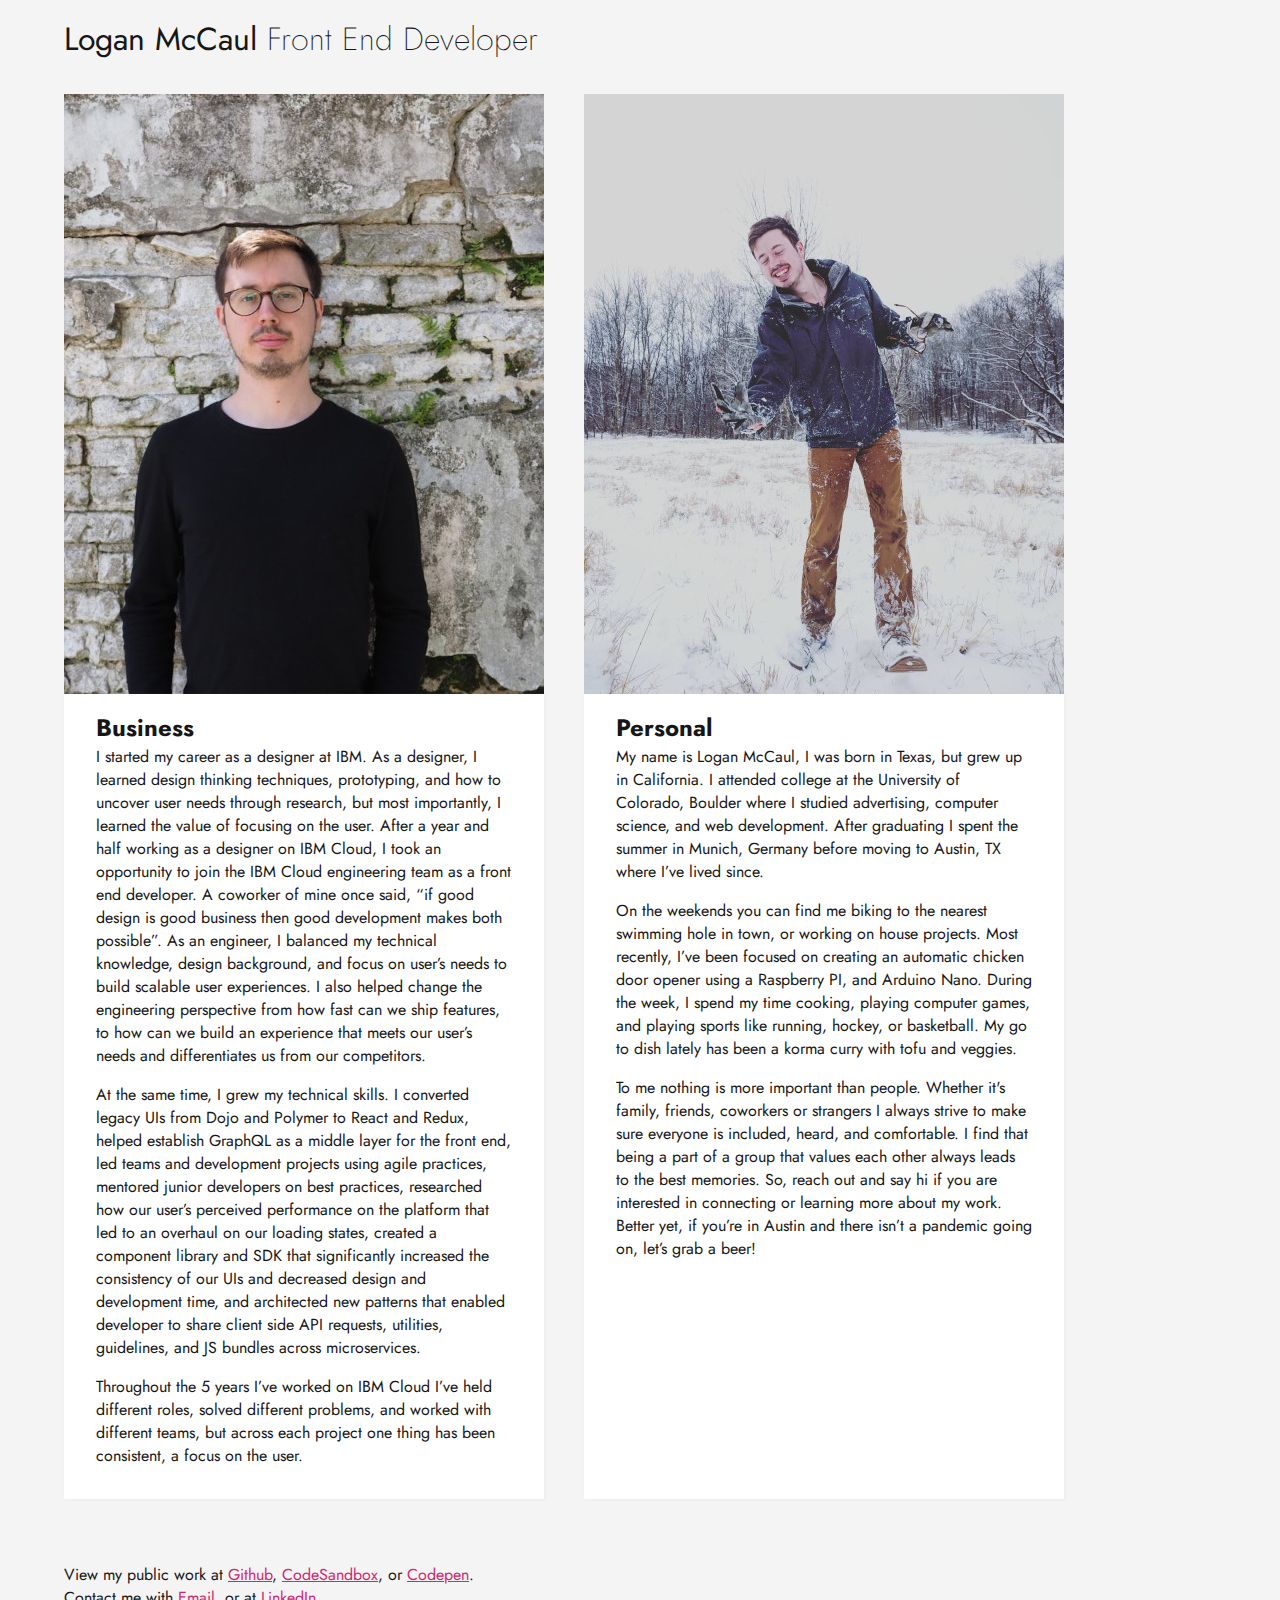
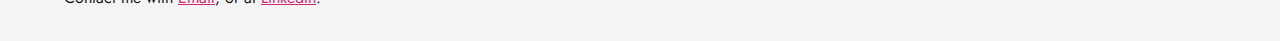
==== index.html @ a7cbb40e "fix: add line break" ====
<!Doctype html>
<html>
  <head>
    <meta name="viewport" content="width=device-width, initial-scale=1">
    <title>Logan McCaul</title>
    <link href="https://fonts.googleapis.com/css2?family=Jost:wght@200;300;400&display=swap" rel="stylesheet">
    <link href="styles.css" rel="stylesheet" />
  </head>
  <body class="dark-theme">
    <header>
      <h1 class="regular">Logan McCaul <span class="sub-header thin">Front End Developer</span></h1>
      <div class="toggle-theme"></div>
    </header>
    <div class="container">
    <div class="card">
      <img src="images/logan-business.jpg" alt="Logan McCaul looking very professional." />
      <div class="card__content">
        <h2>Business</h2>
        <p>I started my career as a designer at IBM. As a designer, I learned design thinking techniques, prototyping, and how to uncover user needs through research, but most importantly, I learned the value of focusing on the user. After a year and half working as a designer on IBM Cloud, I took an opportunity to join the IBM Cloud engineering team as a front end developer. A coworker of mine once said, “if good design is good business then good development makes both possible”. As an engineer, I balanced my technical knowledge, design background, and focus on user’s needs to build scalable user experiences. I also helped change the engineering perspective from how fast can we ship features, to how can we build an experience that meets our user’s needs and differentiates us from our competitors. </p>
        <p>At the same time, I grew my technical skills. I converted legacy UIs from Dojo and Polymer to React and Redux, helped establish GraphQL as a middle layer for the front end, led teams and development projects using agile practices, mentored junior developers on best practices, researched how our user’s perceived performance on the platform that led to an overhaul on our loading states, created a component library and SDK that significantly increased the consistency of our UIs and decreased design and development time, and architected new patterns that enabled developer to share client side API requests, utilities, guidelines, and JS bundles across microservices.</p>
        <p>Throughout the 5 years I’ve worked on IBM Cloud I’ve held different roles, solved different problems, and worked with different teams, but across each project one thing has been consistent, a focus on the user.</p>
      </div>
    </div>
    <div class="card">
      <img src="images/logan-personal.jpg" alt="Logan McCaul looking very lively." />
      <div class="card__content">
        <h2>Personal</h2>
        <p>My name is Logan McCaul, I was born in Texas, but grew up in California. I attended college at the University of Colorado, Boulder where I studied advertising, computer science, and web development. After graduating I spent the summer in Munich, Germany before moving to Austin, TX where I’ve lived since.</p>
        <p>On the weekends you can find me biking to the nearest swimming hole in town, or working on house projects. Most recently, I’ve been focused on creating an automatic chicken door opener using a Raspberry PI, and Arduino Nano. During the week, I spend my time cooking, playing computer games, and playing sports like running, hockey, or basketball. My go to dish lately has been a korma curry with tofu and veggies.</p>
        <p>To me nothing is more important than people. Whether it's family, friends, coworkers or strangers I always strive to make sure everyone is included, heard, and comfortable. I find that being a part of a group that values each other always leads to the best memories. So, reach out and say hi if you are interested in connecting or learning more about my work. Better yet, if you’re in Austin and there isn’t a pandemic going on, let’s grab a beer! </p>
      </div>
    </div>
    </div>
    <div>
      <p>
      View my public work at
        <a href="https://github.com/loganmccaul">Github</a>,
        <a href="https://codesandbox.io/u/loganmccaul">CodeSandbox</a>, or
        <a href="https://codepen.io/loganmccaul">Codepen</a>.
      </p>
      <p>
      Contact me with
        <a href="mailto:loganmccaul@gmail.com">Email</a>, or at
        <a href="https://www.linkedin.com/in/logan-mccaul-12460b68">LinkedIn</a>.
      </p>
    </div>
  </body>
</html>
---- styles.css ----
* {
  margin: 0;
  padding: 0;
}

:root {
  --background: #f4f4f4;
  --card: #fff;
  --font: #161616;
  --links: #d12771;
}

body.dark-them {
  --background: #121619;
  --card: #21272a;
  --font: #f2f4f8;
  --links: #ffafd2;
}

body {
  font-family: 'Jost', sans-serif;
  color: var(--font, #161616);
  background:var(--background, #f4f4f4);
  margin: 1rem 5% 2rem;
  max-width: 1000px;
}

header {
  margin-bottom: 2rem;
}

.sub-header {
  white-space: nowrap;
}

.regular {
  font-weight: 400;
}

.light {
  font-weight: 300;
}

.thin {
  font-weight: 200;
}

.container {
  display: flex;
  justify-content: space-between;
  flex-wrap: wrap;
}

.card {
  display: flex;
  flex-direction: column;
  min-height: 400px;
  margin-bottom: 4rem;
  max-width: 480px;
}

.card__content {
  min-width: 250px;
  flex: 1;
  padding: 1rem 2rem;
  box-shadow: 1px 1px 3px rgba(200,200,200,.2);
  background: var(--card, #fff);
}

.card__content p {
  margin-bottom: 1rem;
}

.card img {
  width: 100%;
  max-height: 600px;
}

a {
  color: var(--links, #0f62fe)
}

@media(max-width: 530px) {
  .card__content {
    padding: 1rem 1rem;
  }
}
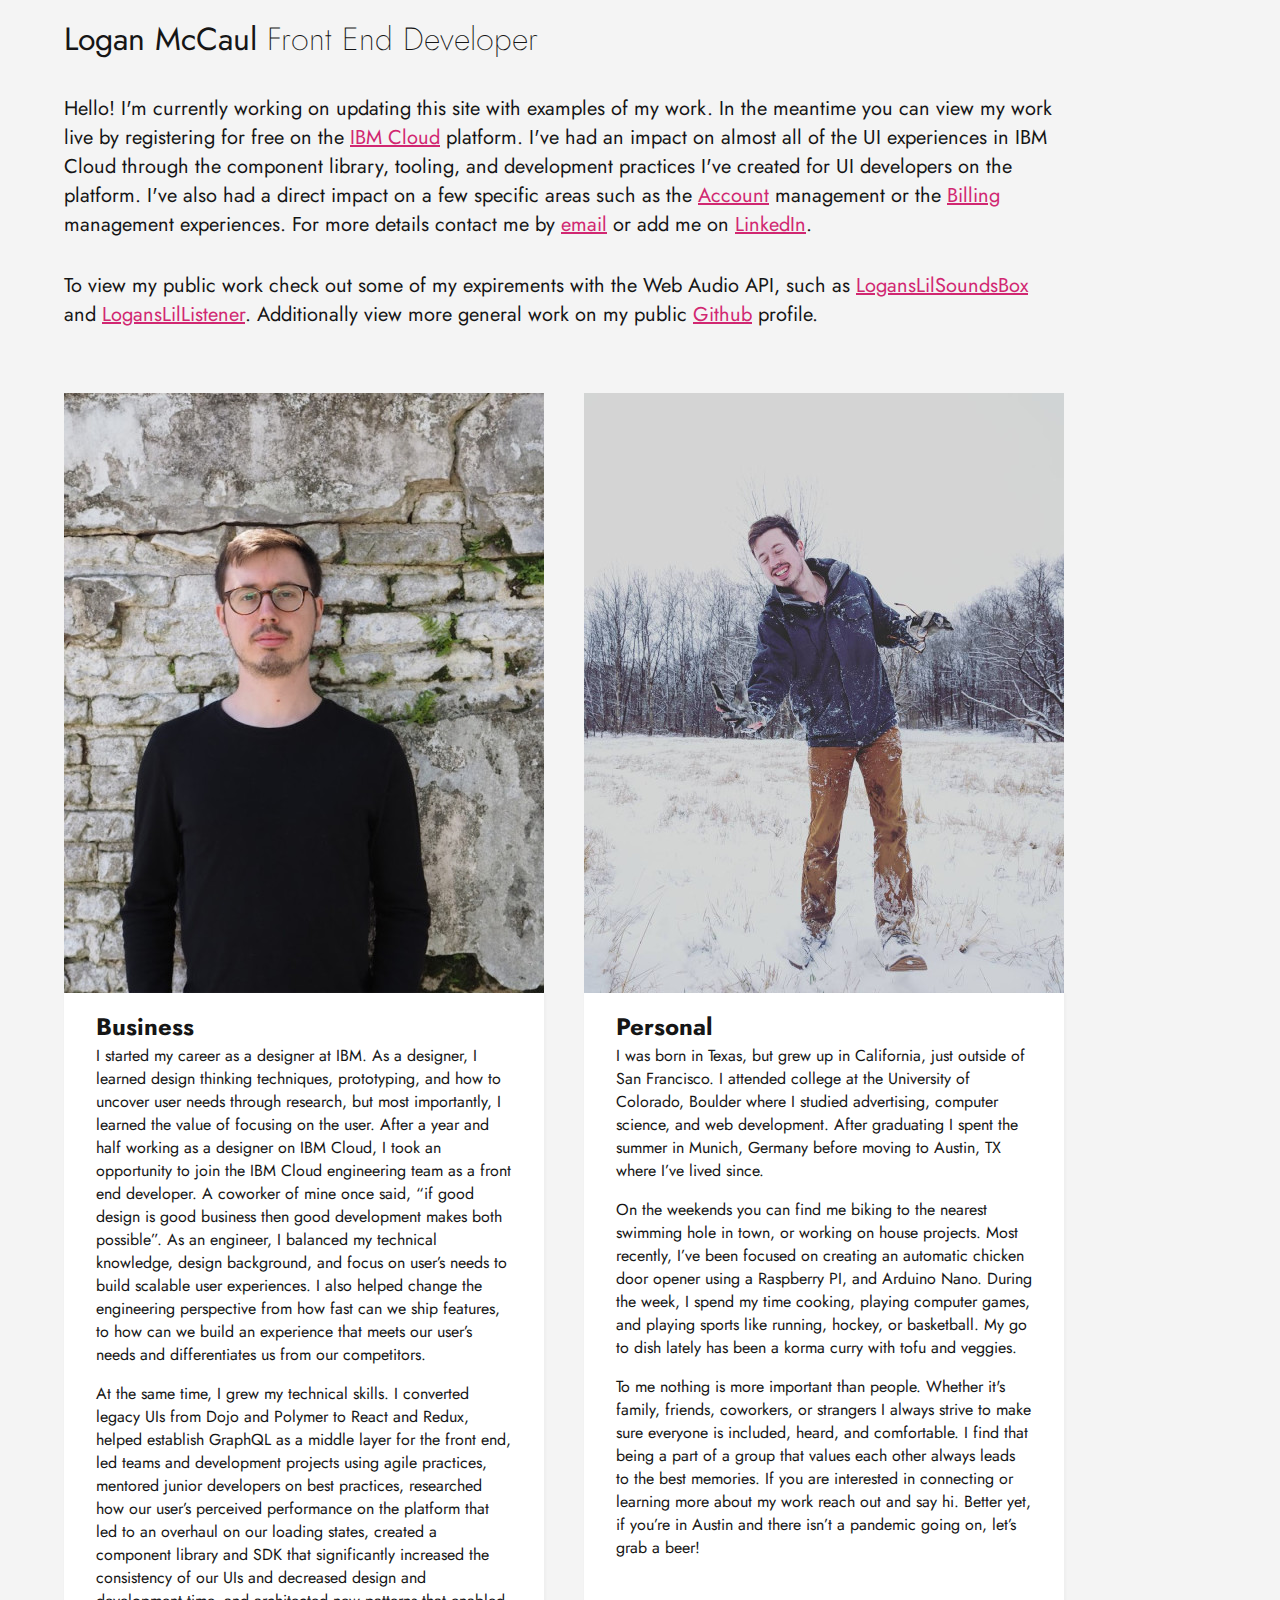
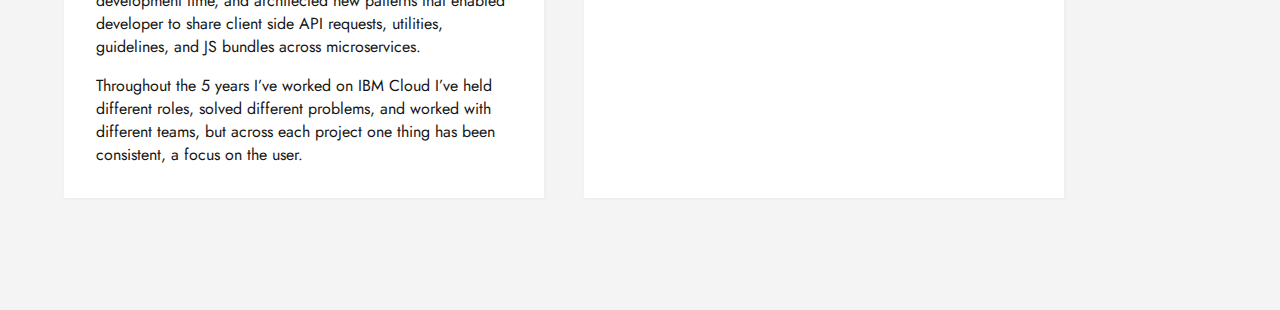
==== commit 42998e84: "feat: add content about my work" ====
--- a/index.html
+++ b/index.html
@@ -11,6 +11,15 @@
       <h1 class="regular">Logan McCaul <span class="sub-header thin">Front End Developer</span></h1>
       <div class="toggle-theme"></div>
     </header>
+    <footer>
+      <p> Hello! I'm currently working on updating this site with examples of my work. In the meantime you can view my work live by registering for free on the <a target="_blank" href="https://cloud.ibm.com">IBM Cloud</a> platform. I've had an impact on almost all of the UI experiences in IBM Cloud through the component library, tooling, and development practices I've created for UI developers on the platform. I've also had a direct impact on a few specific areas such as the <a target="_blank" href="https://cloud.ibm.com/account">Account</a> management or the <a target="_blank" href="https://cloud.ibm.com/billing">Billing</a> management experiences. For more details contact me by
+        <a href="mailto:loganmccaul@gmail.com">email</a> or add me on
+        <a target="_blank" href="https://www.linkedin.com/in/logan-mccaul-12460b68">LinkedIn</a>.
+      </p>
+      <p>
+      To view my public work check out some of my expirements with the Web Audio API, such as <a target="_blank" href="https://loganslilsoundbox.mybluemix.net">LogansLilSoundsBox</a> and <a target="_blank" href="https://loganslillistener.mybluemix.net">LogansLilListener</a>. Additionally view more general work on my public <a target="_blank" href="https://github.com/loganmccaul">Github</a> profile.
+      </p>
+    </footer>
     <div class="container">
     <div class="card">
       <img src="images/logan-business.jpg" alt="Logan McCaul looking very professional." />
@@ -25,24 +34,12 @@
       <img src="images/logan-personal.jpg" alt="Logan McCaul looking very lively." />
       <div class="card__content">
         <h2>Personal</h2>
-        <p>My name is Logan McCaul, I was born in Texas, but grew up in California. I attended college at the University of Colorado, Boulder where I studied advertising, computer science, and web development. After graduating I spent the summer in Munich, Germany before moving to Austin, TX where I’ve lived since.</p>
+        <p>I was born in Texas, but grew up in California, just outside of San Francisco. I attended college at the University of Colorado, Boulder where I studied advertising, computer science, and web development. After graduating I spent the summer in Munich, Germany before moving to Austin, TX where I’ve lived since.</p>
         <p>On the weekends you can find me biking to the nearest swimming hole in town, or working on house projects. Most recently, I’ve been focused on creating an automatic chicken door opener using a Raspberry PI, and Arduino Nano. During the week, I spend my time cooking, playing computer games, and playing sports like running, hockey, or basketball. My go to dish lately has been a korma curry with tofu and veggies.</p>
-        <p>To me nothing is more important than people. Whether it's family, friends, coworkers or strangers I always strive to make sure everyone is included, heard, and comfortable. I find that being a part of a group that values each other always leads to the best memories. So, reach out and say hi if you are interested in connecting or learning more about my work. Better yet, if you’re in Austin and there isn’t a pandemic going on, let’s grab a beer! </p>
+        <p>To me nothing is more important than people. Whether it's family, friends, coworkers, or strangers I always strive to make sure everyone is included, heard, and comfortable. I find that being a part of a group that values each other always leads to the best memories. If you are interested in connecting or learning more about my work reach out and say hi. Better yet, if you’re in Austin and there isn’t a pandemic going on, let’s grab a beer!</p>
       </div>
     </div>
     </div>
-    <div>
-      <p>
-      View my public work at
-        <a href="https://github.com/loganmccaul">Github</a>,
-        <a href="https://codesandbox.io/u/loganmccaul">CodeSandbox</a>, or
-        <a href="https://codepen.io/loganmccaul">Codepen</a>.
-      </p>
-      <p>
-      Contact me with
-        <a href="mailto:loganmccaul@gmail.com">Email</a>, or at
-        <a href="https://www.linkedin.com/in/logan-mccaul-12460b68">LinkedIn</a>.
-      </p>
-    </div>
+
   </body>
 </html>
--- a/styles.css
+++ b/styles.css
@@ -21,7 +21,7 @@
   font-family: 'Jost', sans-serif;
   color: var(--font, #161616);
   background:var(--background, #f4f4f4);
-  margin: 1rem 5% 2rem;
+  margin: 1rem 5% 3rem;
   max-width: 1000px;
 }
 
@@ -85,3 +85,12 @@
     padding: 1rem 1rem;
   }
 }
+
+footer {
+  font-size: 1.25rem;
+  margin-bottom: 4rem;
+}
+
+footer p {
+  margin-bottom: 2rem;
+}
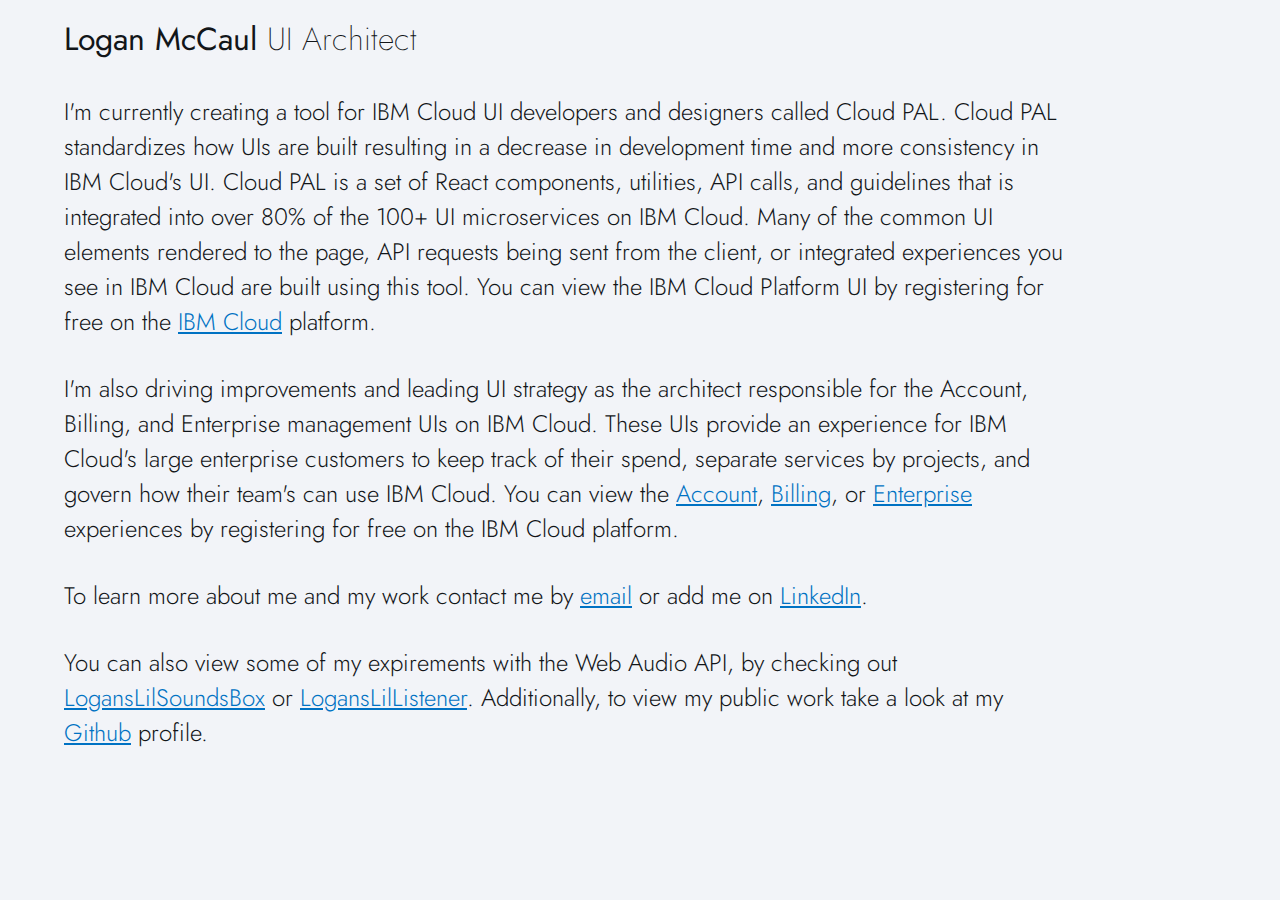
==== commit a8798299: "feat: refocus on work" ====
--- a/index.html
+++ b/index.html
@@ -8,19 +8,23 @@
   </head>
   <body class="dark-theme">
     <header>
-      <h1 class="regular">Logan McCaul <span class="sub-header thin">Front End Developer</span></h1>
+      <h1 class="regular">Logan McCaul <span class="sub-header thin">UI Architect</span></h1>
       <div class="toggle-theme"></div>
     </header>
-    <footer>
-      <p> Hello! I'm currently working on updating this site with examples of my work. In the meantime you can view my work live by registering for free on the <a target="_blank" href="https://cloud.ibm.com">IBM Cloud</a> platform. I've had an impact on almost all of the UI experiences in IBM Cloud through the component library, tooling, and development practices I've created for UI developers on the platform. I've also had a direct impact on a few specific areas such as the <a target="_blank" href="https://cloud.ibm.com/account">Account</a> management or the <a target="_blank" href="https://cloud.ibm.com/billing">Billing</a> management experiences. For more details contact me by
+    <div class="work">
+      <p>I'm currently creating a tool for IBM Cloud UI developers and designers called Cloud PAL. Cloud PAL standardizes how UIs are built resulting in a decrease in development time and more consistency in IBM Cloud's UI. Cloud PAL is a set of React components, utilities, API calls, and guidelines that is integrated into over 80% of the 100+ UI microservices on IBM Cloud. Many of the common UI elements rendered to the page, API requests being sent from the client, or integrated experiences you see in IBM Cloud are built using this tool. You can view the IBM Cloud Platform UI by registering for free on the <a target="_blank" href="https://cloud.ibm.com">IBM Cloud</a> platform.
+      </p>
+      <p>I'm also driving improvements and leading UI strategy as the architect responsible for the Account, Billing, and Enterprise management UIs on IBM Cloud. These UIs provide an experience for IBM Cloud's large enterprise customers to keep track of their spend, separate services by projects, and govern how their team's can use IBM Cloud. You can view the <a target="_blank" href="https://cloud.ibm.com/account">Account</a>, <a target="_blank" href="https://cloud.ibm.com/billing">Billing</a>, or <a target="_blank" href="https://cloud.ibm.com/enterprise">Enterprise</a> experiences by registering for free on the IBM Cloud platform.
+      </p>
+      <p>To learn more about me and my work contact me by
         <a href="mailto:loganmccaul@gmail.com">email</a> or add me on
         <a target="_blank" href="https://www.linkedin.com/in/logan-mccaul-12460b68">LinkedIn</a>.
       </p>
       <p>
-      To view my public work check out some of my expirements with the Web Audio API, such as <a target="_blank" href="https://loganslilsoundbox.mybluemix.net">LogansLilSoundsBox</a> and <a target="_blank" href="https://loganslillistener.mybluemix.net">LogansLilListener</a>. Additionally view more general work on my public <a target="_blank" href="https://github.com/loganmccaul">Github</a> profile.
+      You can also view some of my expirements with the Web Audio API, by checking out <a target="_blank" href="https://loganslilsoundbox.mybluemix.net">LogansLilSoundsBox</a> or <a target="_blank" href="https://loganslillistener.mybluemix.net">LogansLilListener</a>. Additionally, to view my public work take a look at my <a target="_blank" href="https://github.com/loganmccaul">Github</a> profile.
       </p>
-    </footer>
-    <div class="container">
+    </div>
+    <div class="container hide">
     <div class="card">
       <img src="images/logan-business.jpg" alt="Logan McCaul looking very professional." />
       <div class="card__content">
--- a/styles.css
+++ b/styles.css
@@ -4,17 +4,10 @@
 }
 
 :root {
-  --background: #f4f4f4;
+  --background: #f2f4f8;
   --card: #fff;
-  --font: #161616;
-  --links: #d12771;
-}
-
-body.dark-them {
-  --background: #121619;
-  --card: #21272a;
-  --font: #f2f4f8;
-  --links: #ffafd2;
+  --font: #121619;
+  --links: #0072c3;
 }
 
 body {
@@ -86,11 +79,16 @@
   }
 }
 
-footer {
-  font-size: 1.25rem;
+.work {
+  font-size: 1.5rem;
   margin-bottom: 4rem;
+  font-weight: 300;
 }
 
-footer p {
+.work p {
   margin-bottom: 2rem;
 }
+
+.hide {
+  display: none;
+}
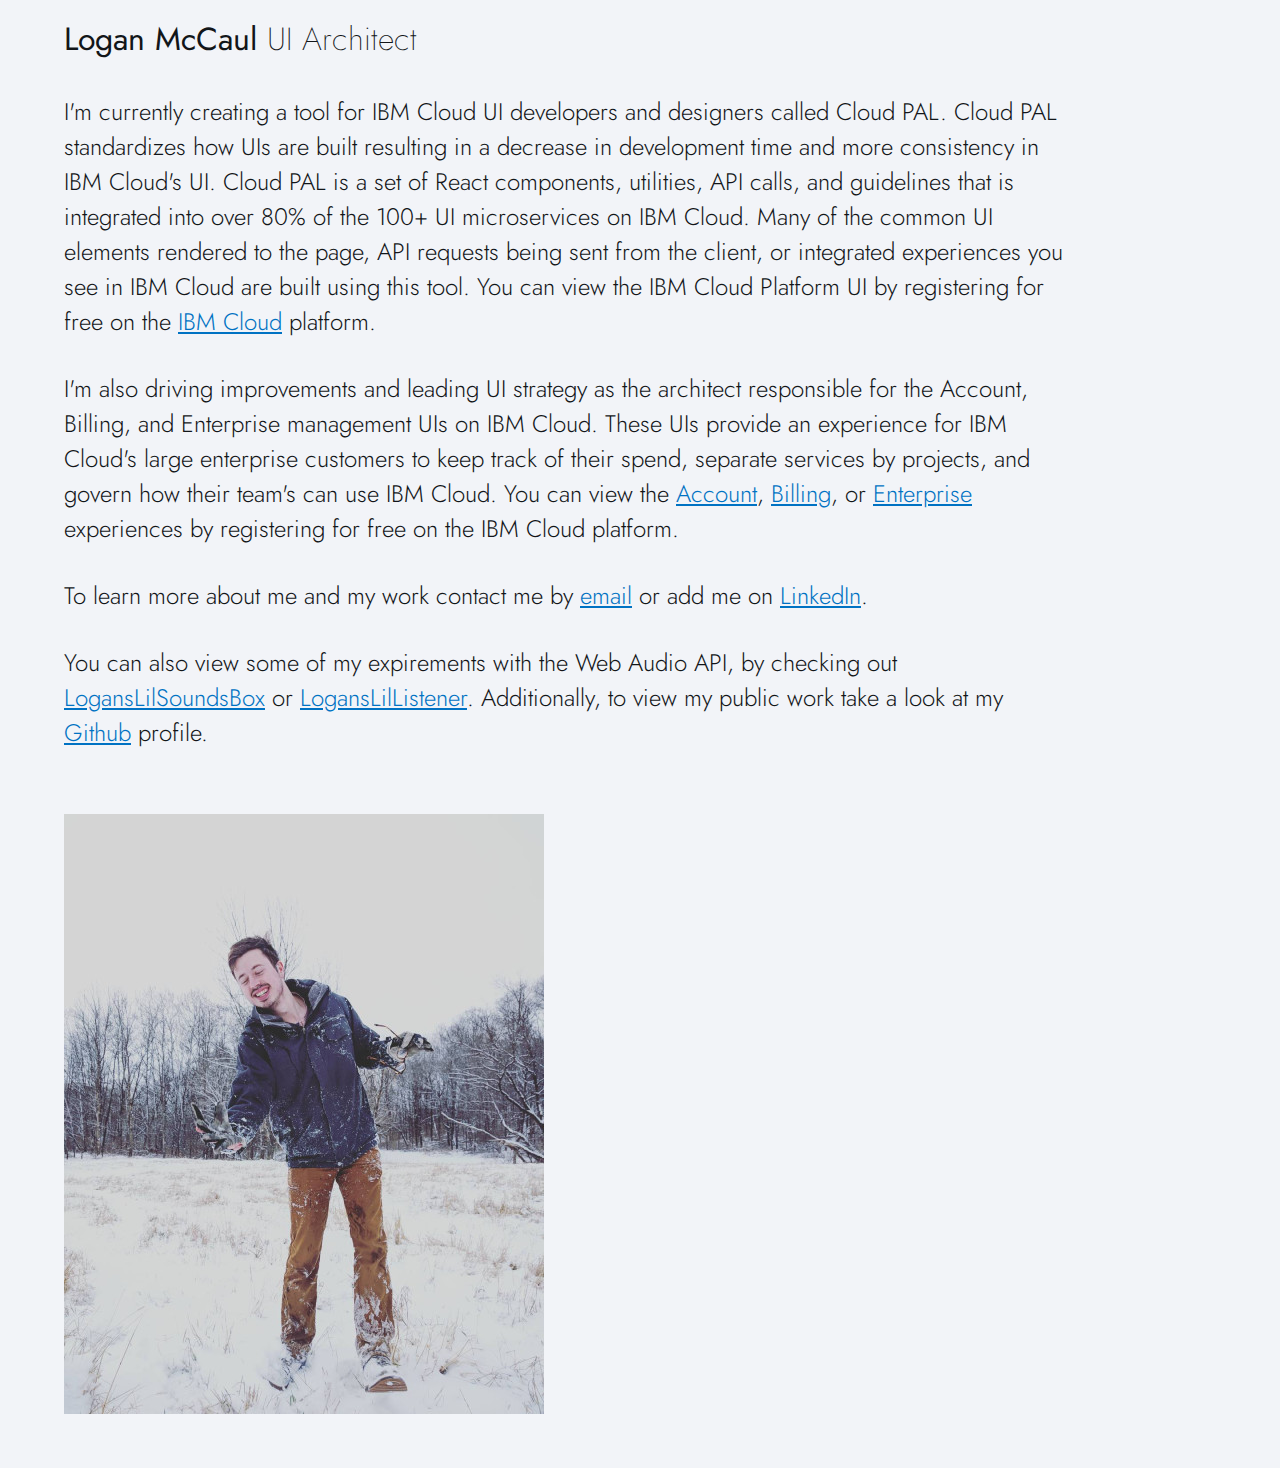
==== commit cf27d5fb: "feat: add notes" ====
--- a/index.html
+++ b/index.html
@@ -4,12 +4,12 @@
     <meta name="viewport" content="width=device-width, initial-scale=1">
     <title>Logan McCaul</title>
     <link href="https://fonts.googleapis.com/css2?family=Jost:wght@200;300;400&display=swap" rel="stylesheet">
+    <link href="https://fonts.googleapis.com/css2?family=Nothing+You+Could+Do&display=swap" rel="stylesheet">
     <link href="styles.css" rel="stylesheet" />
   </head>
-  <body class="dark-theme">
+  <body>
     <header>
       <h1 class="regular">Logan McCaul <span class="sub-header thin">UI Architect</span></h1>
-      <div class="toggle-theme"></div>
     </header>
     <div class="work">
       <p>I'm currently creating a tool for IBM Cloud UI developers and designers called Cloud PAL. Cloud PAL standardizes how UIs are built resulting in a decrease in development time and more consistency in IBM Cloud's UI. Cloud PAL is a set of React components, utilities, API calls, and guidelines that is integrated into over 80% of the 100+ UI microservices on IBM Cloud. Many of the common UI elements rendered to the page, API requests being sent from the client, or integrated experiences you see in IBM Cloud are built using this tool. You can view the IBM Cloud Platform UI by registering for free on the <a target="_blank" href="https://cloud.ibm.com">IBM Cloud</a> platform.
@@ -24,26 +24,13 @@
       You can also view some of my expirements with the Web Audio API, by checking out <a target="_blank" href="https://loganslilsoundbox.mybluemix.net">LogansLilSoundsBox</a> or <a target="_blank" href="https://loganslillistener.mybluemix.net">LogansLilListener</a>. Additionally, to view my public work take a look at my <a target="_blank" href="https://github.com/loganmccaul">Github</a> profile.
       </p>
     </div>
-    <div class="container hide">
-    <div class="card">
-      <img src="images/logan-business.jpg" alt="Logan McCaul looking very professional." />
-      <div class="card__content">
-        <h2>Business</h2>
-        <p>I started my career as a designer at IBM. As a designer, I learned design thinking techniques, prototyping, and how to uncover user needs through research, but most importantly, I learned the value of focusing on the user. After a year and half working as a designer on IBM Cloud, I took an opportunity to join the IBM Cloud engineering team as a front end developer. A coworker of mine once said, “if good design is good business then good development makes both possible”. As an engineer, I balanced my technical knowledge, design background, and focus on user’s needs to build scalable user experiences. I also helped change the engineering perspective from how fast can we ship features, to how can we build an experience that meets our user’s needs and differentiates us from our competitors. </p>
-        <p>At the same time, I grew my technical skills. I converted legacy UIs from Dojo and Polymer to React and Redux, helped establish GraphQL as a middle layer for the front end, led teams and development projects using agile practices, mentored junior developers on best practices, researched how our user’s perceived performance on the platform that led to an overhaul on our loading states, created a component library and SDK that significantly increased the consistency of our UIs and decreased design and development time, and architected new patterns that enabled developer to share client side API requests, utilities, guidelines, and JS bundles across microservices.</p>
-        <p>Throughout the 5 years I’ve worked on IBM Cloud I’ve held different roles, solved different problems, and worked with different teams, but across each project one thing has been consistent, a focus on the user.</p>
+    <figure>
+      <img src="images/logan-personal.jpg" alt="Logan McCaul looking very lively." />
+      <div class="note">
+        <div class="note__arrow"></div>
+        <div class="note__line"></div>
+        <figcaption class="note__content">Me</figcaption>
       </div>
-    </div>
-    <div class="card">
-      <img src="images/logan-personal.jpg" alt="Logan McCaul looking very lively." />
-      <div class="card__content">
-        <h2>Personal</h2>
-        <p>I was born in Texas, but grew up in California, just outside of San Francisco. I attended college at the University of Colorado, Boulder where I studied advertising, computer science, and web development. After graduating I spent the summer in Munich, Germany before moving to Austin, TX where I’ve lived since.</p>
-        <p>On the weekends you can find me biking to the nearest swimming hole in town, or working on house projects. Most recently, I’ve been focused on creating an automatic chicken door opener using a Raspberry PI, and Arduino Nano. During the week, I spend my time cooking, playing computer games, and playing sports like running, hockey, or basketball. My go to dish lately has been a korma curry with tofu and veggies.</p>
-        <p>To me nothing is more important than people. Whether it's family, friends, coworkers, or strangers I always strive to make sure everyone is included, heard, and comfortable. I find that being a part of a group that values each other always leads to the best memories. If you are interested in connecting or learning more about my work reach out and say hi. Better yet, if you’re in Austin and there isn’t a pandemic going on, let’s grab a beer!</p>
-      </div>
-    </div>
-    </div>
-
+    </figure>
   </body>
 </html>
--- a/styles.css
+++ b/styles.css
@@ -30,53 +30,12 @@
   font-weight: 400;
 }
 
-.light {
-  font-weight: 300;
-}
-
 .thin {
   font-weight: 200;
 }
 
-.container {
-  display: flex;
-  justify-content: space-between;
-  flex-wrap: wrap;
-}
-
-.card {
-  display: flex;
-  flex-direction: column;
-  min-height: 400px;
-  margin-bottom: 4rem;
-  max-width: 480px;
-}
-
-.card__content {
-  min-width: 250px;
-  flex: 1;
-  padding: 1rem 2rem;
-  box-shadow: 1px 1px 3px rgba(200,200,200,.2);
-  background: var(--card, #fff);
-}
-
-.card__content p {
-  margin-bottom: 1rem;
-}
-
-.card img {
-  width: 100%;
-  max-height: 600px;
-}
-
 a {
   color: var(--links, #0f62fe)
-}
-
-@media(max-width: 530px) {
-  .card__content {
-    padding: 1rem 1rem;
-  }
 }
 
 .work {
@@ -89,6 +48,51 @@
   margin-bottom: 2rem;
 }
 
-.hide {
-  display: none;
+figure {
+  position: relative;
+  width: 600px;
 }
+
+figure:hover .note {
+  opacity: 1;
+}
+
+.note {
+  font-family:  'Nothing You Could Do', cursive;
+  position: absolute;
+  top: 75px;
+  left: 300px;
+  transition: opacity 250ms ease-in;
+  opacity: 0;
+}
+
+.note__arrow {
+  position: absolute;
+  width: 12px;
+  height: 12px;
+  border-left: 1px solid var(--font, #161616);
+  border-bottom: 1px solid var(--font, #161616);
+  transform: rotate(33deg);
+  top: 58px;
+  left: -50px;
+  border-radius: 18%;
+}
+
+.note__line {
+  position: absolute;
+  width: 64px;
+  height: 15px;
+  border-radius: 50%;
+  border-bottom: 1px solid;
+  border-color: transparent transparent var(--font, #161616) transparent;
+  transform: rotate(-23deg);
+  top: 43px;
+  left: -51px;
+}
+
+.note__content {
+  position: absolute;
+  top: 14px;
+  left: 10px;
+  font-size: 1.25rem;
+}
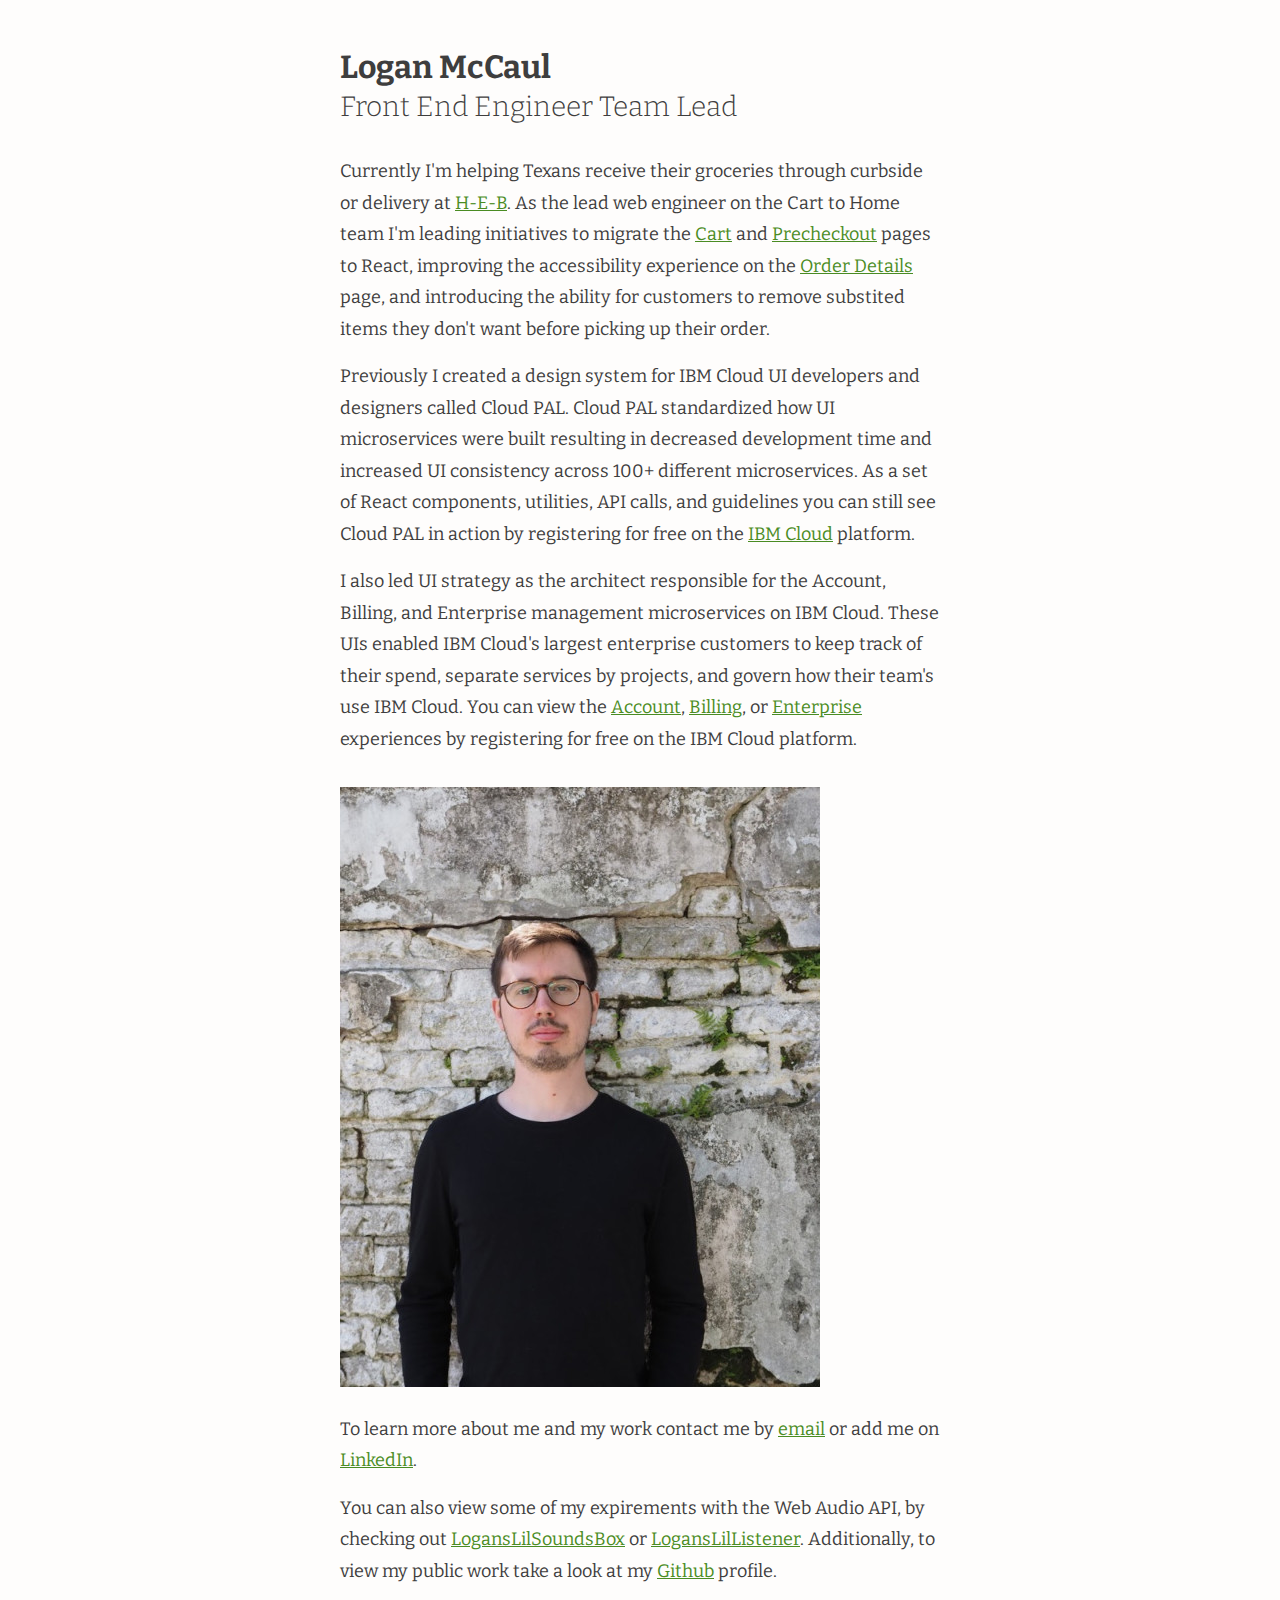
==== commit 6dc1dde6: "update styles and latest work" ====
--- a/index.html
+++ b/index.html
@@ -5,17 +5,34 @@
     <title>Logan McCaul</title>
     <link href="https://fonts.googleapis.com/css2?family=Jost:wght@200;300;400&display=swap" rel="stylesheet">
     <link href="https://fonts.googleapis.com/css2?family=Nothing+You+Could+Do&display=swap" rel="stylesheet">
+    <link rel="preconnect" href="https://fonts.googleapis.com">
+    <link rel="preconnect" href="https://fonts.gstatic.com" crossorigin>
+    <link href="https://fonts.googleapis.com/css2?family=Bitter:wght@300;400;700&display=swap" rel="stylesheet">
     <link href="styles.css" rel="stylesheet" />
   </head>
   <body>
     <header>
-      <h1 class="regular">Logan McCaul <span class="sub-header thin">UI Architect</span></h1>
+      <h1 class="regular">Logan McCaul <span class="sub-header thin">Front End Engineer Team Lead</span></h1>
+      <div class="note note--header">
+        <div class="note__arrow note__arrow--header"></div>
+        <div class="note__line note__line--header"></div>
+        <p class="note__content">also a UI Architect, Designer, and Cat Parent !</p>
+      </div>
     </header>
     <div class="work">
-      <p>I'm currently creating a tool for IBM Cloud UI developers and designers called Cloud PAL. Cloud PAL standardizes how UIs are built resulting in a decrease in development time and more consistency in IBM Cloud's UI. Cloud PAL is a set of React components, utilities, API calls, and guidelines that is integrated into over 80% of the 100+ UI microservices on IBM Cloud. Many of the common UI elements rendered to the page, API requests being sent from the client, or integrated experiences you see in IBM Cloud are built using this tool. You can view the IBM Cloud Platform UI by registering for free on the <a target="_blank" href="https://cloud.ibm.com">IBM Cloud</a> platform.
+      <p>Currently I'm helping Texans receive their groceries through curbside or delivery at <a target="_blank" href="https://heb.com">H-E-B</a>. As the lead web engineer on the Cart to Home team I'm leading initiatives to migrate the <a target="_blank" href="https://heb.com/cart">Cart</a> and <a target="_blank" href="https://heb.com/precheckout">Precheckout</a> pages to React, improving the accessibility experience on the <a target="_blank" href="https://heb.com/my-account/your-orders">Order Details</a> page, and introducing the ability for customers to remove substited items they don't want before picking up their order.</p>
+      <p>Previously I created a design system for IBM Cloud UI developers and designers called Cloud PAL. Cloud PAL standardized how UI microservices were built resulting in decreased development time and increased UI consistency across 100+ different microservices. As a set of React components, utilities, API calls, and guidelines you can still see Cloud PAL in action by registering for free on the <a target="_blank" href="https://cloud.ibm.com">IBM Cloud</a> platform.
       </p>
-      <p>I'm also driving improvements and leading UI strategy as the architect responsible for the Account, Billing, and Enterprise management UIs on IBM Cloud. These UIs provide an experience for IBM Cloud's large enterprise customers to keep track of their spend, separate services by projects, and govern how their team's can use IBM Cloud. You can view the <a target="_blank" href="https://cloud.ibm.com/account">Account</a>, <a target="_blank" href="https://cloud.ibm.com/billing">Billing</a>, or <a target="_blank" href="https://cloud.ibm.com/enterprise">Enterprise</a> experiences by registering for free on the IBM Cloud platform.
+      <p>I also led UI strategy as the architect responsible for the Account, Billing, and Enterprise management microservices on IBM Cloud. These UIs enabled IBM Cloud's largest enterprise customers to keep track of their spend, separate services by projects, and govern how their team's use IBM Cloud. You can view the <a target="_blank" href="https://cloud.ibm.com/account">Account</a>, <a target="_blank" href="https://cloud.ibm.com/billing">Billing</a>, or <a target="_blank" href="https://cloud.ibm.com/enterprise">Enterprise</a> experiences by registering for free on the IBM Cloud platform.
       </p>
+      <figure>
+        <img src="images/logan-business.jpg" alt="Logan McCaul looking very lively." />
+        <div class="note note--img">
+          <div class="note__arrow note__arrow--img"></div>
+          <div class="note__line note__line--img"></div>
+          <figcaption class="note__content note__content--img">Me</figcaption>
+        </div>
+      </figure>
       <p>To learn more about me and my work contact me by
         <a href="mailto:loganmccaul@gmail.com">email</a> or add me on
         <a target="_blank" href="https://www.linkedin.com/in/logan-mccaul-12460b68">LinkedIn</a>.
@@ -24,13 +41,12 @@
       You can also view some of my expirements with the Web Audio API, by checking out <a target="_blank" href="https://loganslilsoundbox.mybluemix.net">LogansLilSoundsBox</a> or <a target="_blank" href="https://loganslillistener.mybluemix.net">LogansLilListener</a>. Additionally, to view my public work take a look at my <a target="_blank" href="https://github.com/loganmccaul">Github</a> profile.
       </p>
     </div>
-    <figure>
-      <img src="images/logan-personal.jpg" alt="Logan McCaul looking very lively." />
-      <div class="note">
-        <div class="note__arrow"></div>
-        <div class="note__line"></div>
-        <figcaption class="note__content">Me</figcaption>
+    <div class="corner-trigger">
+      <div class="note note--corner">
+        <p class="note__content note__content--corner">This is a corner.</p>
+        <div class="note__arrow note__arrow--corner"></div>
+        <div class="note__line note__line--corner"></div>
       </div>
-    </figure>
+    </div>
   </body>
 </html>
--- a/styles.css
+++ b/styles.css
@@ -4,34 +4,42 @@
 }
 
 :root {
-  --background: #f2f4f8;
+  --background: #fefdfc;
   --card: #fff;
-  --font: #121619;
-  --links: #0072c3;
+  --font: #3e3e3e;
+  --links: #4a8c23;
 }
 
 body {
-  font-family: 'Jost', sans-serif;
+  font-family: 'Bitter', sans-serif;
   color: var(--font, #161616);
   background:var(--background, #f4f4f4);
-  margin: 1rem 5% 3rem;
-  max-width: 1000px;
+  margin: 3rem auto 6rem;
+  padding: 0 5%;
+  max-width: 600px;
+  overflow-x: hidden;
 }
 
 header {
   margin-bottom: 2rem;
+  position: relative;
+}
+
+header:hover .note--header {
+  opacity: 1;
 }
 
 .sub-header {
   white-space: nowrap;
+  font-size: 1.75rem;
 }
 
 .regular {
-  font-weight: 400;
+  font-weight: 700;
 }
 
 .thin {
-  font-weight: 200;
+  font-weight: 300;
 }
 
 a {
@@ -39,29 +47,49 @@
 }
 
 .work {
-  font-size: 1.5rem;
+  font-size: 1.125rem;
   margin-bottom: 4rem;
-  font-weight: 300;
+  font-weight: 400;
+  line-height: 1.75;
 }
 
 .work p {
-  margin-bottom: 2rem;
+  margin: 1rem 0;
+}
+
+.old {
+  font-size: 1.125rem;
 }
 
 figure {
   position: relative;
-  width: 600px;
+  max-width: 480px;
+  margin-top: 2rem;
 }
 
-figure:hover .note {
+figure img {
+  width: 100%;
+}
+
+figure:hover .note--img {
+  opacity: 1;
+}
+
+.corner-trigger {
+  position: fixed;
+  bottom: 0;
+  right: 0;
+  width: 50px;
+  height: 50px;
+}
+
+.corner-trigger:hover .note--corner {
   opacity: 1;
 }
 
 .note {
   font-family:  'Nothing You Could Do', cursive;
   position: absolute;
-  top: 75px;
-  left: 300px;
   transition: opacity 250ms ease-in;
   opacity: 0;
 }
@@ -72,22 +100,17 @@
   height: 12px;
   border-left: 1px solid var(--font, #161616);
   border-bottom: 1px solid var(--font, #161616);
-  transform: rotate(33deg);
-  top: 58px;
-  left: -50px;
   border-radius: 18%;
 }
 
 .note__line {
   position: absolute;
-  width: 64px;
   height: 15px;
   border-radius: 50%;
   border-bottom: 1px solid;
   border-color: transparent transparent var(--font, #161616) transparent;
   transform: rotate(-23deg);
-  top: 43px;
-  left: -51px;
+
 }
 
 .note__content {
@@ -95,4 +118,80 @@
   top: 14px;
   left: 10px;
   font-size: 1.25rem;
+  white-space: nowrap;
 }
+
+.note--img {
+  top: 63%;
+  left: 54%;
+}
+
+.note__arrow--img {
+  top: -19px;
+  left: -33px;
+  border-color: #fefdfc;
+  transform: rotate(127deg);
+}
+
+.note__line--img {
+  top: -5px;
+  left: -37px;
+  width: 44px;
+  border-color: #fefdfc;
+  transform: rotate(63deg);
+}
+
+.note__content--img {
+  top: 22px;
+  left: -8px;
+  transform: rotate(-26deg);
+  color: #fefdfc;
+}
+
+.note--header {
+  top: 68px;
+  left: 263px;
+}
+
+@media(max-width: 1000px) {
+  .note--header {
+    display: none;
+  }
+}
+
+.note__arrow--header {
+  transform: rotate(113deg);
+  top: 9px;
+  left: -22px;
+}
+
+.note__line--header {
+  top: 11px;
+  left: -18px;
+  width: 27px;
+  transform: rotate(30deg);
+}
+
+.note--corner {
+  top: -68px;
+  right: 240px;
+}
+
+.note__content--corner {
+  transform: rotate(-20deg);
+  top: 17px;
+  left: 42px;
+}
+
+.note__arrow--corner {
+  transform: rotate(-64deg);
+  top: 44px;
+  left: 194px;
+}
+
+.note__line--corner {
+  top: 38px;
+  left: 176px;
+  width: 27px;
+  transform: rotate(-139deg);
+}
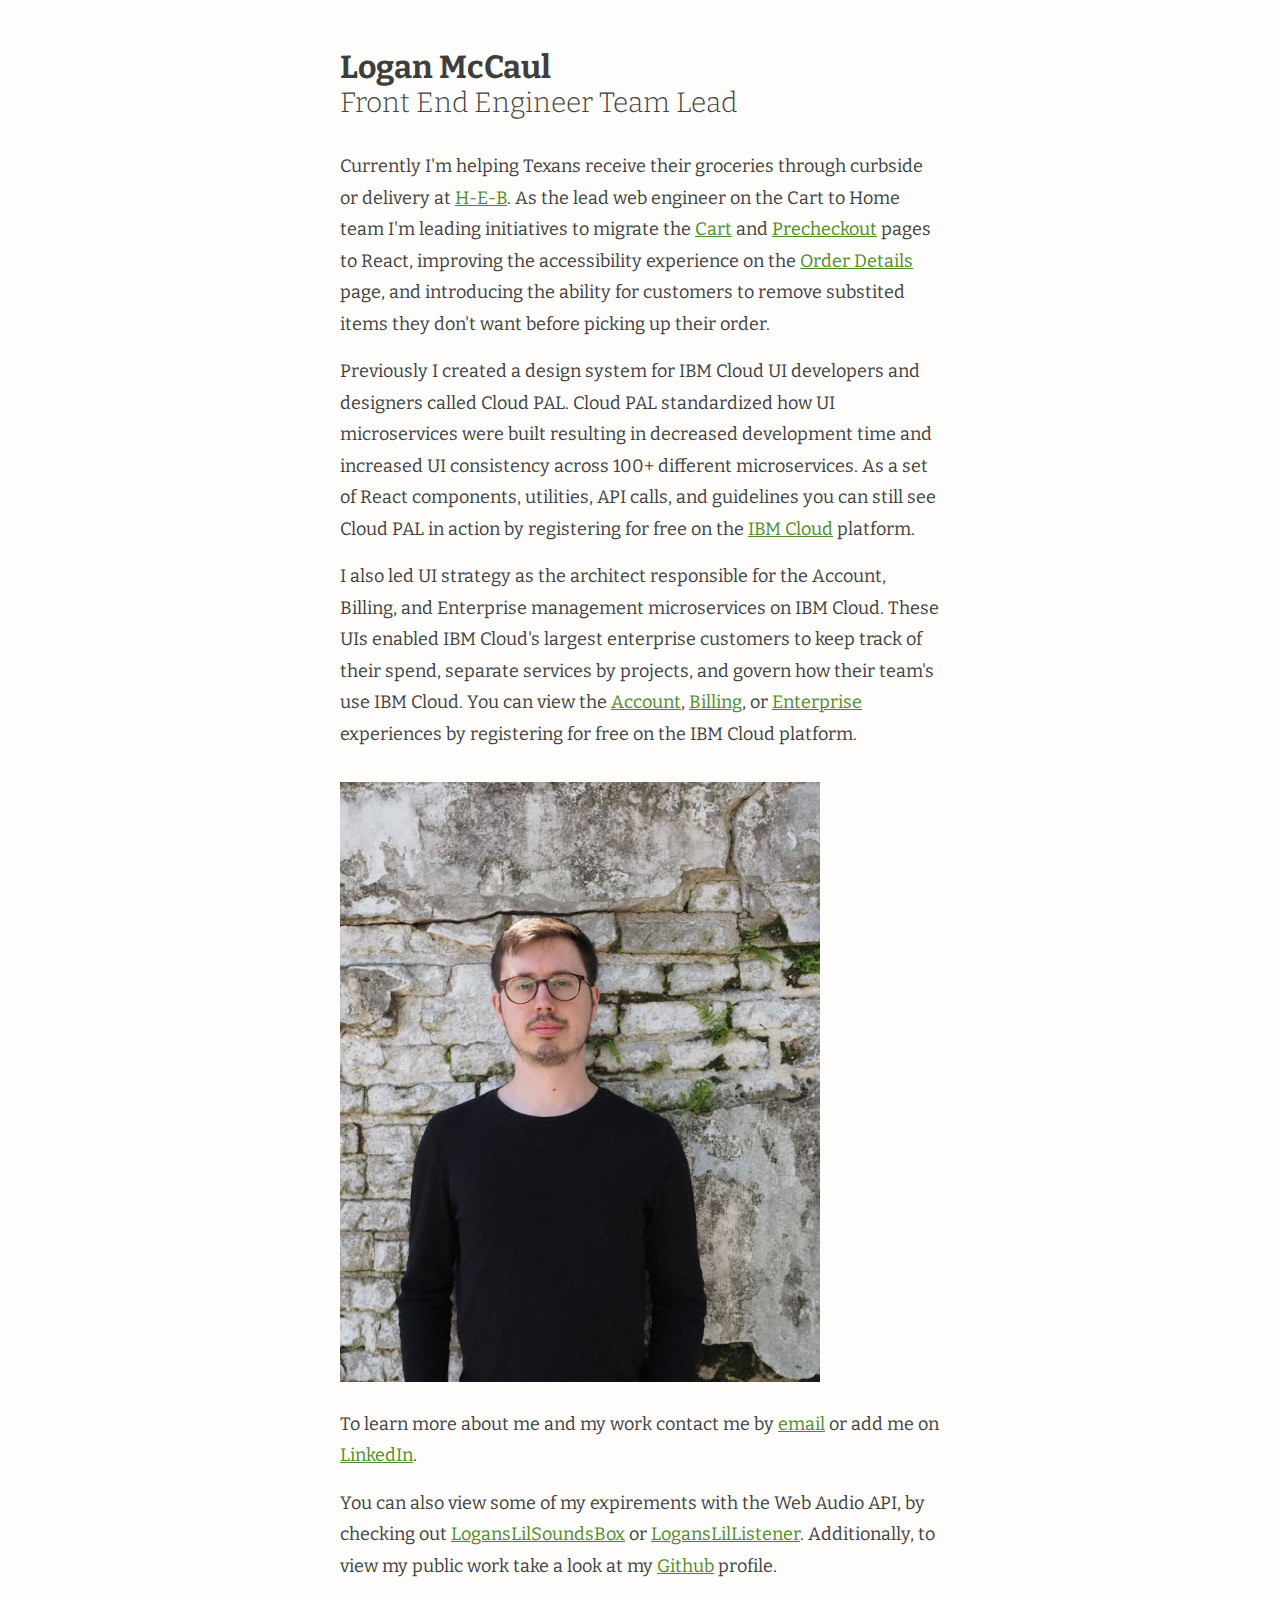
==== commit 6e80b23a: "fix mobile styling" ====
--- a/index.html
+++ b/index.html
@@ -3,7 +3,6 @@
   <head>
     <meta name="viewport" content="width=device-width, initial-scale=1">
     <title>Logan McCaul</title>
-    <link href="https://fonts.googleapis.com/css2?family=Jost:wght@200;300;400&display=swap" rel="stylesheet">
     <link href="https://fonts.googleapis.com/css2?family=Nothing+You+Could+Do&display=swap" rel="stylesheet">
     <link rel="preconnect" href="https://fonts.googleapis.com">
     <link rel="preconnect" href="https://fonts.gstatic.com" crossorigin>
@@ -12,7 +11,7 @@
   </head>
   <body>
     <header>
-      <h1 class="regular">Logan McCaul <span class="sub-header thin">Front End Engineer Team Lead</span></h1>
+      <h1 class="regular">Logan McCaul <p class="sub-header thin">Front End Engineer Team Lead</p></h1>
       <div class="note note--header">
         <div class="note__arrow note__arrow--header"></div>
         <div class="note__line note__line--header"></div>
--- a/styles.css
+++ b/styles.css
@@ -30,7 +30,6 @@
 }
 
 .sub-header {
-  white-space: nowrap;
   font-size: 1.75rem;
 }
 
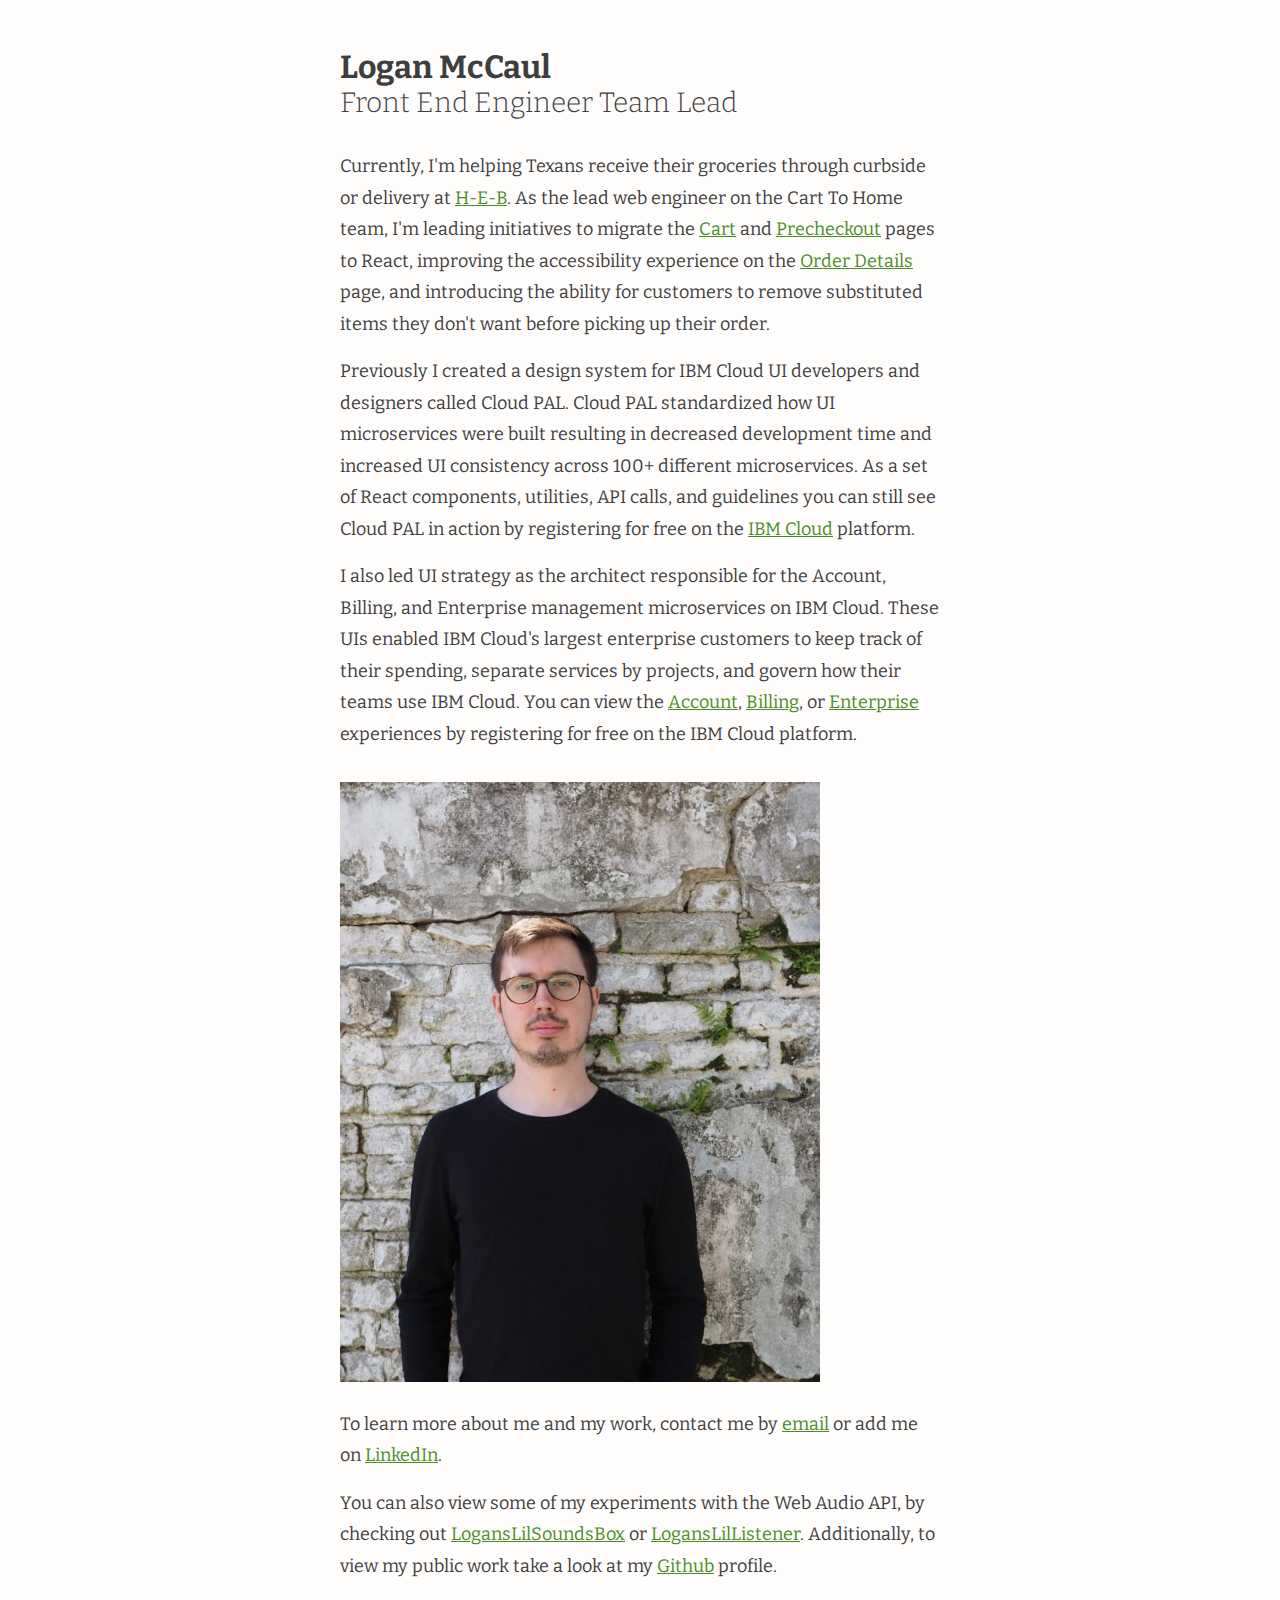
==== commit 7d3dd29d: "Spelling updates" ====
--- a/index.html
+++ b/index.html
@@ -19,10 +19,10 @@
       </div>
     </header>
     <div class="work">
-      <p>Currently I'm helping Texans receive their groceries through curbside or delivery at <a target="_blank" href="https://heb.com">H-E-B</a>. As the lead web engineer on the Cart to Home team I'm leading initiatives to migrate the <a target="_blank" href="https://heb.com/cart">Cart</a> and <a target="_blank" href="https://heb.com/precheckout">Precheckout</a> pages to React, improving the accessibility experience on the <a target="_blank" href="https://heb.com/my-account/your-orders">Order Details</a> page, and introducing the ability for customers to remove substited items they don't want before picking up their order.</p>
+      <p>Currently, I'm helping Texans receive their groceries through curbside or delivery at <a target="_blank" href="https://heb.com">H-E-B</a>. As the lead web engineer on the Cart To Home team, I'm leading initiatives to migrate the <a target="_blank" href="https://heb.com/cart">Cart</a> and <a target="_blank" href="https://heb.com/precheckout">Precheckout</a> pages to React, improving the accessibility experience on the <a target="_blank" href="https://heb.com/my-account/your-orders">Order Details</a> page, and introducing the ability for customers to remove substituted items they don't want before picking up their order.</p>
       <p>Previously I created a design system for IBM Cloud UI developers and designers called Cloud PAL. Cloud PAL standardized how UI microservices were built resulting in decreased development time and increased UI consistency across 100+ different microservices. As a set of React components, utilities, API calls, and guidelines you can still see Cloud PAL in action by registering for free on the <a target="_blank" href="https://cloud.ibm.com">IBM Cloud</a> platform.
       </p>
-      <p>I also led UI strategy as the architect responsible for the Account, Billing, and Enterprise management microservices on IBM Cloud. These UIs enabled IBM Cloud's largest enterprise customers to keep track of their spend, separate services by projects, and govern how their team's use IBM Cloud. You can view the <a target="_blank" href="https://cloud.ibm.com/account">Account</a>, <a target="_blank" href="https://cloud.ibm.com/billing">Billing</a>, or <a target="_blank" href="https://cloud.ibm.com/enterprise">Enterprise</a> experiences by registering for free on the IBM Cloud platform.
+      <p>I also led UI strategy as the architect responsible for the Account, Billing, and Enterprise management microservices on IBM Cloud. These UIs enabled IBM Cloud's largest enterprise customers to keep track of their spending, separate services by projects, and govern how their teams use IBM Cloud. You can view the <a target="_blank" href="https://cloud.ibm.com/account">Account</a>, <a target="_blank" href="https://cloud.ibm.com/billing">Billing</a>, or <a target="_blank" href="https://cloud.ibm.com/enterprise">Enterprise</a> experiences by registering for free on the IBM Cloud platform.
       </p>
       <figure>
         <img src="images/logan-business.jpg" alt="Logan McCaul looking very lively." />
@@ -32,12 +32,12 @@
           <figcaption class="note__content note__content--img">Me</figcaption>
         </div>
       </figure>
-      <p>To learn more about me and my work contact me by
+      <p>To learn more about me and my work, contact me by
         <a href="mailto:loganmccaul@gmail.com">email</a> or add me on
         <a target="_blank" href="https://www.linkedin.com/in/logan-mccaul-12460b68">LinkedIn</a>.
       </p>
       <p>
-      You can also view some of my expirements with the Web Audio API, by checking out <a target="_blank" href="https://loganslilsoundbox.mybluemix.net">LogansLilSoundsBox</a> or <a target="_blank" href="https://loganslillistener.mybluemix.net">LogansLilListener</a>. Additionally, to view my public work take a look at my <a target="_blank" href="https://github.com/loganmccaul">Github</a> profile.
+      You can also view some of my experiments with the Web Audio API, by checking out <a target="_blank" href="https://loganslilsoundbox.mybluemix.net">LogansLilSoundsBox</a> or <a target="_blank" href="https://loganslillistener.mybluemix.net">LogansLilListener</a>. Additionally, to view my public work take a look at my <a target="_blank" href="https://github.com/loganmccaul">Github</a> profile.
       </p>
     </div>
     <div class="corner-trigger">
